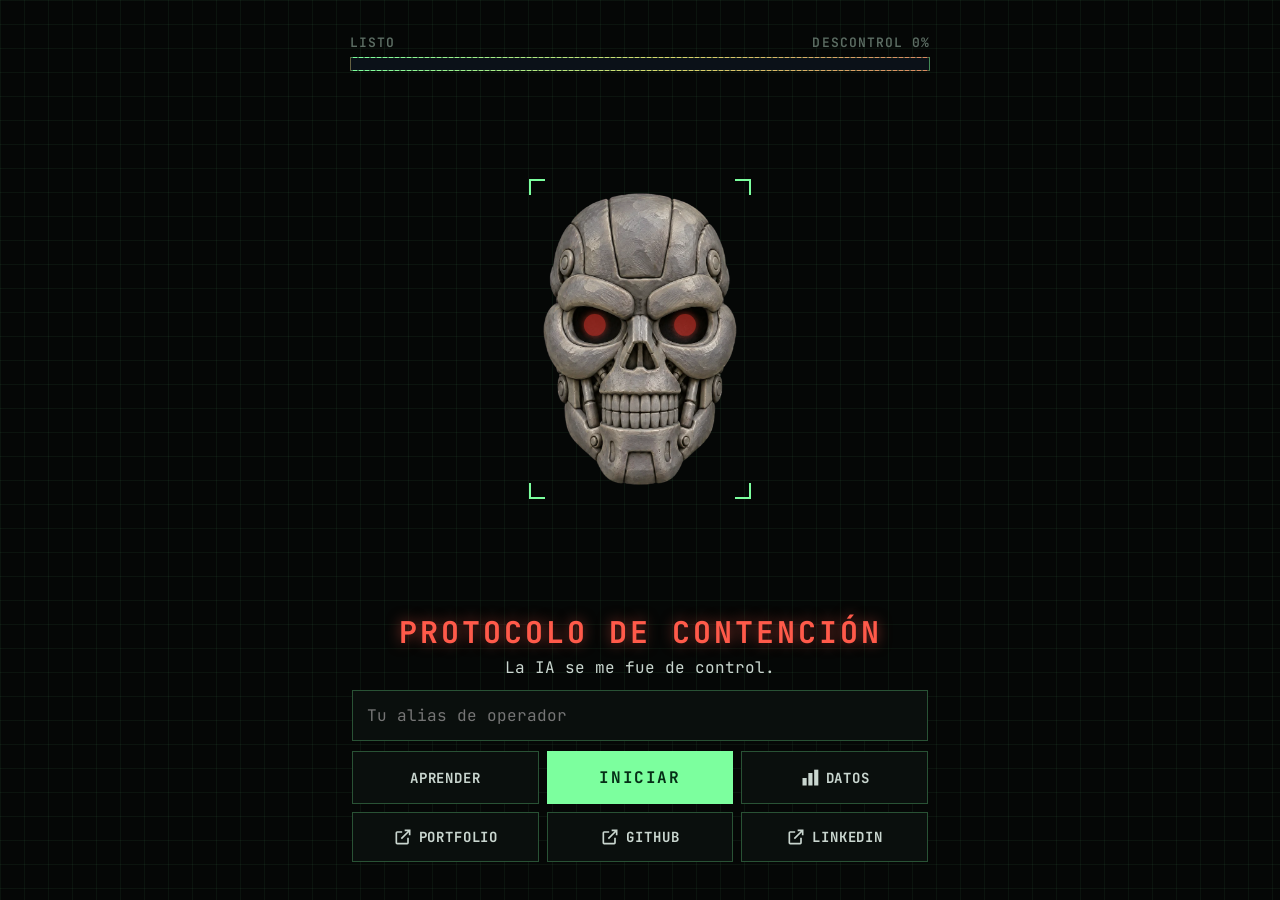
==== index.html @ 2026d2dd "Sandbox IA: juego de reflejos con panel de datos en vivo" ====
<!DOCTYPE html>
<html lang="es">
<head>
    <meta charset="utf-8">
    <meta name="viewport" content="width=device-width, initial-scale=1, viewport-fit=cover">
    <meta name="theme-color" content="#050706">
    <title>Protocolo de contención · Sandbox IA</title>
    <link rel="icon" href="img/favicon.ico" sizes="any">
    <link rel="icon" href="img/favicon-32.png" type="image/png" sizes="32x32">
    <link rel="apple-touch-icon" href="img/apple-touch-icon.png">
    <link rel="preconnect" href="https://fonts.googleapis.com">
    <link rel="preconnect" href="https://fonts.gstatic.com" crossorigin>
    <link href="https://fonts.googleapis.com/css2?family=JetBrains+Mono:wght@400;500;600;700&display=swap" rel="stylesheet">
    <link rel="preload" as="image" href="img/robot.webp" type="image/webp" fetchpriority="high">
    <link rel="stylesheet" href="css/juego.css">
</head>
<body>
<main id="app" data-estado="inicio">

    <header class="hud">
        <div class="hud-fila">
            <span id="ronda-texto">LISTO</span>
            <span id="nivel-texto">DESCONTROL 0%</span>
        </div>
        <div class="barra" id="barra" role="progressbar" aria-label="Nivel de descontrol"
             aria-valuemin="0" aria-valuemax="100" aria-valuenow="0">
            <div class="barra-cubierta" id="barra-cubierta"></div>
        </div>
    </header>

    <div class="marco-robot">
        <svg id="robot" viewBox="0 0 200 299" data-estado="vigilando" role="img"
             aria-label="Robot esqueleto de plastilina con ojos rojos">
            <image href="img/robot.webp" x="0" y="0" width="200" height="299"
                   onload="this.parentNode.setAttribute('data-listo', '')"/>

            <g class="pupilas">
                <circle class="ojo" cx="54.3" cy="135.3" r="11"/>
                <circle class="ojo" cx="145.5" cy="135.3" r="11"/>
            </g>
        </svg>
    </div>

    <p id="mensaje" class="mensaje" aria-live="polite"></p>

    <!-- PANEL 1: inicio -->
    <section class="panel" id="panel-inicio">
        <h1 class="titulo">PROTOCOLO DE CONTENCIÓN</h1>
        <p class="subtitulo">La IA se me fue de control.</p>
        <form id="form-inicio" autocomplete="off">
            <input class="campo" id="alias" type="text" maxlength="20" placeholder="Tu alias de operador"
                   aria-label="Tu alias de operador">
            <div class="fila-botones-inicio">
                <button type="button" class="boton-aprender" id="btn-aprender"
                        aria-haspopup="dialog" aria-controls="modal-reglas">
                    <span class="boton-aprender-texto">APRENDER</span>
                </button>
                <button type="submit" class="cta" id="btn-iniciar">INICIAR</button>
                <a class="boton-aprender" id="btn-estadisticas" href="estadisticas.html">
                    <svg class="boton-aprender-icono" viewBox="0 0 24 24" aria-hidden="true">
                        <rect x="3" y="12" width="5" height="9"></rect>
                        <rect x="10" y="6" width="5" height="15"></rect>
                        <rect x="17" y="2" width="5" height="19"></rect>
                    </svg>
                    <span class="boton-aprender-texto">DATOS</span>
                </a>
            </div>
        </form>

        <nav class="fila-enlaces" aria-label="Enlaces del autor">
            <a class="boton-aprender" href="https://martincarossino.github.io/"
               target="_blank" rel="noopener noreferrer"
               aria-label="Portfolio (se abre en una pestaña nueva)">
                <svg class="boton-aprender-icono" viewBox="0 0 24 24" aria-hidden="true">
                    <path d="M14 3h7v7h-2V6.41l-8.29 8.3-1.42-1.42L17.59 5H14V3z"></path>
                    <path d="M5 5h6v2H5v12h12v-6h2v6a2 2 0 0 1-2 2H5a2 2 0 0 1-2-2V7a2 2 0 0 1 2-2z"></path>
                </svg>
                <span class="boton-aprender-texto">PORTFOLIO</span>
            </a>
            <a class="boton-aprender" href="https://github.com/MartinCarossino"
               target="_blank" rel="noopener noreferrer"
               aria-label="GitHub (se abre en una pestaña nueva)">
                <svg class="boton-aprender-icono" viewBox="0 0 24 24" aria-hidden="true">
                    <path d="M14 3h7v7h-2V6.41l-8.29 8.3-1.42-1.42L17.59 5H14V3z"></path>
                    <path d="M5 5h6v2H5v12h12v-6h2v6a2 2 0 0 1-2 2H5a2 2 0 0 1-2-2V7a2 2 0 0 1 2-2z"></path>
                </svg>
                <span class="boton-aprender-texto">GITHUB</span>
            </a>
            <a class="boton-aprender" href="https://www.linkedin.com/in/martincarossino/"
               target="_blank" rel="noopener noreferrer"
               aria-label="LinkedIn (se abre en una pestaña nueva)">
                <svg class="boton-aprender-icono" viewBox="0 0 24 24" aria-hidden="true">
                    <path d="M14 3h7v7h-2V6.41l-8.29 8.3-1.42-1.42L17.59 5H14V3z"></path>
                    <path d="M5 5h6v2H5v12h12v-6h2v6a2 2 0 0 1-2 2H5a2 2 0 0 1-2-2V7a2 2 0 0 1 2-2z"></path>
                </svg>
                <span class="boton-aprender-texto">LINKEDIN</span>
            </a>
        </nav>

        <dialog class="modal-reglas" id="modal-reglas" aria-labelledby="modal-reglas-titulo">
            <h2 class="modal-reglas-titulo" id="modal-reglas-titulo">PROTOCOLO DE CONTENCIÓN</h2>
            <ul class="reglas">
                <li>Cuando un botón se ponga rojo, pulsalo lo más rápido que puedas.</li>
                <li>A veces uno se pone ámbar en vez de rojo: es una trampa, no lo toques.</li>
                <li>Si pulsás uno verde, el ámbar, o tardás demasiado, el descontrol sube.</li>
                <li>Si llega al 100 %, la IA escapa de su sandbox.</li>
            </ul>
            <button type="button" class="cta" id="btn-cerrar-reglas">ENTENDIDO</button>
        </dialog>
    </section>

    <!-- PANEL 2: juego -->
    <section class="panel" id="panel-juego">
        <div class="botones" id="botones">
            <button type="button" class="boton" data-numero="1" aria-label="Botón de contención 1">
                <img class="boton-imagen boton-imagen-verde" src="img/boton_verde.webp" alt="" draggable="false">
                <img class="boton-imagen boton-imagen-roja" src="img/boton_rojo.webp" alt="" draggable="false">
            </button>
            <button type="button" class="boton" data-numero="2" aria-label="Botón de contención 2">
                <img class="boton-imagen boton-imagen-verde" src="img/boton_verde.webp" alt="" draggable="false">
                <img class="boton-imagen boton-imagen-roja" src="img/boton_rojo.webp" alt="" draggable="false">
            </button>
            <button type="button" class="boton" data-numero="3" aria-label="Botón de contención 3">
                <img class="boton-imagen boton-imagen-verde" src="img/boton_verde.webp" alt="" draggable="false">
                <img class="boton-imagen boton-imagen-roja" src="img/boton_rojo.webp" alt="" draggable="false">
            </button>
                        <button type="button" class="boton" data-numero="4" aria-label="Botón de contención 4">
                <img class="boton-imagen boton-imagen-verde" src="img/boton_verde.webp" alt="" draggable="false">
                <img class="boton-imagen boton-imagen-roja" src="img/boton_rojo.webp" alt="" draggable="false">
            </button>
            <button type="button" class="boton" data-numero="5" aria-label="Botón de contención 5">
                <img class="boton-imagen boton-imagen-verde" src="img/boton_verde.webp" alt="" draggable="false">
                <img class="boton-imagen boton-imagen-roja" src="img/boton_rojo.webp" alt="" draggable="false">
            </button>
            <button type="button" class="boton" data-numero="6" aria-label="Botón de contención 6">
                <img class="boton-imagen boton-imagen-verde" src="img/boton_verde.webp" alt="" draggable="false">
                <img class="boton-imagen boton-imagen-roja" src="img/boton_rojo.webp" alt="" draggable="false">
            </button>
        </div>
    </section>

    <!-- PANEL 3: fin de la partida -->
    <section class="panel" id="panel-fin">
        <h2 class="fin-titulo" id="fin-titulo"></h2>
        <div class="fin-percentil" id="fin-percentil" hidden>
            <span class="fin-percentil-numero" id="fin-percentil-numero"></span>
            <span class="fin-percentil-texto" id="fin-percentil-texto"></span>
        </div>
        <p class="fin-detalle" id="fin-detalle"></p>
        <div class="fila-botones-fin">
            <button type="button" class="cta" id="btn-reintentar">CONTENER DE NUEVO</button>
            <a class="boton-aprender boton-fin-datos" id="btn-fin-estadisticas" href="estadisticas.html">
                <svg class="boton-aprender-icono" viewBox="0 0 24 24" aria-hidden="true">
                    <rect x="3" y="12" width="5" height="9"></rect>
                    <rect x="10" y="6" width="5" height="15"></rect>
                    <rect x="17" y="2" width="5" height="19"></rect>
                </svg>
                <span class="boton-aprender-texto">DATOS</span>
            </a>
        </div>
    </section>

</main>

<script src="js/juego.js"></script>
</body>
</html>
---- css/juego.css ----
:root {
    --fondo: #050706;
    --panel: #0a0f0d;
    --borde: rgba(124, 255, 158, 0.28);
    --rejilla: rgba(124, 255, 158, 0.05);
    --texto: #c9d6cf;
    --apagado: #5c6d63;
    --verde: #7cff9e;
    --rojo: #ff5a4a;
    --ambar: #ffc857;
}

* { box-sizing: border-box; }

html, body {
    margin: 0;
    min-height: 100%;
    color: var(--texto);
    font-family: 'JetBrains Mono', Consolas, "Courier New", monospace;
    -webkit-text-size-adjust: 100%;
}

html {
    background-color: var(--fondo);
    background-image:
        linear-gradient(var(--rejilla) 1px, transparent 1px),
        linear-gradient(90deg, var(--rejilla) 1px, transparent 1px);
    background-size: 24px 24px;
}

#app {
    min-height: 100vh;
    min-height: 100dvh;
    max-width: min(640px, 94vw);
    margin: 0 auto;
    padding: calc(12px + env(safe-area-inset-top, 0px)) 16px calc(16px + env(safe-area-inset-bottom, 0px));
    display: flex;
    flex-direction: column;
    align-items: center;
    justify-content: space-between;
}

.hud,
.mensaje,
#panel-inicio,
#panel-fin {
    border-radius: 0;
}

.hud {
    width: 100%;
    padding: 10px 14px 12px;
}

.hud-fila {
    display: flex;
    justify-content: space-between;
    margin-bottom: 6px;
    font-size: 13px;
    font-weight: 600;
    letter-spacing: 0.08em;
    color: var(--apagado);
}

.barra {
    position: relative;
    height: 14px;
    border: 1px solid var(--borde);
    overflow: hidden;
    background-image:
        repeating-linear-gradient(90deg, rgba(5, 7, 6, 0.65) 0px, rgba(5, 7, 6, 0.65) 2px, transparent 2px, transparent 6px),
        linear-gradient(90deg, var(--verde), var(--ambar) 55%, var(--rojo));
}

.barra-cubierta {
    position: absolute;
    top: 0;
    right: 0;
    bottom: 0;
    width: 100%;
    background: #0b1118;
    transition: width 0.5s ease;
}

.marco-robot {
    padding: 12px;
    margin: 8px 0 2px;
    background-image:
        linear-gradient(var(--verde), var(--verde)),
        linear-gradient(var(--verde), var(--verde)),
        linear-gradient(var(--verde), var(--verde)),
        linear-gradient(var(--verde), var(--verde)),
        linear-gradient(var(--verde), var(--verde)),
        linear-gradient(var(--verde), var(--verde)),
        linear-gradient(var(--verde), var(--verde)),
        linear-gradient(var(--verde), var(--verde));
    background-repeat: no-repeat;
    background-size: 16px 2px, 2px 16px, 16px 2px, 2px 16px, 16px 2px, 2px 16px, 16px 2px, 2px 16px;
    background-position: top left, top left, top right, top right, bottom right, bottom right, bottom left, bottom left;
}

#robot {
    width: min(50vw, 220px);                              
    width: min(50vw, 220px, 24dvh);                         
    height: auto;
    margin: 0;
    display: block;
    --descontrol: 0;          
    --ojo: #ff3b30;
    -webkit-user-select: none;
    user-select: none;
}

#robot .pupilas {
    opacity: 0;
    transition: opacity 0.4s ease;
}

#robot[data-listo] .pupilas {
    opacity: 1;
}

#robot .ojo {
    fill: var(--ojo);
    opacity: calc(0.5 + var(--descontrol) * 0.5);
    filter: drop-shadow(0 0 calc(3px + var(--descontrol) * 14px) var(--ojo));
}

#robot[data-estado="vigilando"] .pupilas {
    animation: escanear 3.4s steps(6) infinite;
}

#robot[data-estado="alerta"] .ojo {
    fill: #ff0000;
    opacity: 1;
    filter: drop-shadow(0 0 16px #ff0000);
    animation: parpadeo 0.3s linear infinite;
}

#robot[data-estado="contenida"] .ojo {
    fill: var(--verde);
    opacity: 0.9;
    filter: drop-shadow(0 0 8px var(--verde));
}

#robot[data-estado="escapada"] .ojo {
    fill: #ffffff;
    opacity: 1;
    filter: drop-shadow(0 0 20px #ff0000) drop-shadow(0 0 40px #ff0000);
    animation: parpadeo 0.15s linear infinite;
}

#app[data-resultado="descontrolada"] #robot {
    animation: sacudida 0.4s linear 4;
}

#app[data-estado="fin"] #robot { width: min(30vw, 110px, 14dvh); }

.mensaje {
    display: flex;
    align-items: center;
    justify-content: center;
    width: 100%;                           
    height: 64px;                          
    margin: 8px 0 0;
    padding: 0 14px;
    overflow: hidden;
    text-align: center;
    font-size: clamp(13px, 4vw, 15px);     
    line-height: 1.35;
    letter-spacing: 0.06em;
    color: var(--apagado);
}
.mensaje[data-tono="ok"]     { color: var(--verde); border-color: var(--verde); }
.mensaje[data-tono="mal"]    { color: var(--rojo);  border-color: var(--rojo); }
.mensaje[data-tono="alerta"] {
    color: var(--rojo);
    border-color: var(--rojo);
    font-weight: bold;
    text-shadow: 0 0 10px rgba(255, 90, 74, 0.6);
}

#app[data-estado="inicio"] .mensaje,
#app[data-estado="fin"] .mensaje { display: none; }

.panel { display: none; width: 100%; }

#app[data-estado="inicio"] #panel-inicio,
#app[data-estado="juego"]  #panel-juego,
#app[data-estado="fin"]    #panel-fin { display: block; }

#panel-inicio,
#panel-fin {
    margin-top: 6px;
    padding: 14px 16px;
}

.titulo {
    margin: 2px 0 4px;
    text-align: center;
    font-size: clamp(22px, 6.5vw, 30px);
    letter-spacing: 0.1em;
    color: var(--rojo);
    text-shadow: 0 0 14px rgba(255, 90, 74, 0.55);
}

.subtitulo {
    margin: 0 0 10px;
    text-align: center;
    line-height: 1.5;
}

.reglas {
    margin: 0 0 16px;
    padding-left: 20px;
    font-size: 14px;
    line-height: 1.6;
    color: var(--apagado);
}

.campo {
    width: 100%;
    margin-bottom: 10px;
    padding: 14px;
    font: inherit;
    font-size: 16px;
    color: var(--texto);
    background: var(--panel);
    border: 1px solid var(--borde);
    border-radius: 0;
}

.cta {
    width: 100%;
    padding: 16px;
    font: bold 16px 'JetBrains Mono', Consolas, "Courier New", monospace;
    letter-spacing: 0.1em;
    color: #052e16;
    background: var(--verde);
    border: none;
    border-radius: 0;
    cursor: pointer;
    touch-action: manipulation;
    -webkit-tap-highlight-color: transparent;
}
.cta:active { transform: scale(0.98); }

.fila-botones-inicio {
    display: grid;
    grid-template-columns: 1fr 1fr 1fr;
    gap: 8px;
    margin-bottom: 8px;
}

.boton-aprender {
    display: flex;
    align-items: center;
    justify-content: center;
    gap: 6px;
    padding: 14px 4px;
    font: bold clamp(11px, 3.2vw, 14px) 'JetBrains Mono', Consolas, "Courier New", monospace;
    letter-spacing: 0.06em;
    color: var(--texto);
    text-decoration: none;
    background: var(--panel);
    border: 1px solid var(--borde);
    border-radius: 0;
    cursor: pointer;
    touch-action: manipulation;
    -webkit-tap-highlight-color: transparent;
}
.boton-aprender:active { transform: scale(0.98); }

.boton-aprender-icono {
    width: 20px;
    height: 20px;
    fill: var(--texto);
    pointer-events: none;
}

.fila-botones-fin {
    display: grid;
    grid-template-columns: 1fr auto;
    gap: 8px;
}

.boton-fin-datos {
    padding: 14px 12px;
}

.fila-enlaces {
    display: none;
}

.modal-reglas {
    width: min(92vw, 420px);
    margin: auto;
    padding: 20px 18px;
    color: var(--texto);
    background: var(--panel);
    border: 1px solid var(--borde);
    border-radius: 0;
}
.modal-reglas::backdrop {
    background: rgba(5, 7, 6, 0.75);
    backdrop-filter: blur(2px);
}
.modal-reglas .reglas { margin-bottom: 18px; }

.modal-reglas-titulo {
    margin: 0 0 14px;
    font-size: 16px;
    letter-spacing: 0.08em;
    color: var(--rojo);
    text-shadow: 0 0 10px rgba(255, 90, 74, 0.5);
}

.modal-reglas #btn-cerrar-reglas { width: 100%; }

.botones {
    display: grid;
    grid-template-columns: repeat(3, auto);
    justify-content: center;
    gap: clamp(10px, 3vw, 22px);
    margin: 18px 0 8px;
}

.boton {
    position: relative;
    width: clamp(88px, 27vw, 118px);                        
    width: clamp(64px, min(27vw, 12.5dvh), 118px);          
    aspect-ratio: 1178 / 1149;
    padding: 0;
    border: none;
    background: none;
    cursor: pointer;
    touch-action: manipulation;
    -webkit-tap-highlight-color: transparent;
    -webkit-touch-callout: none;
    -webkit-user-select: none;
    user-select: none;
    filter: drop-shadow(0 8px 6px rgba(0, 0, 0, 0.55));
}
.boton:active { transform: scale(0.94) translateY(2px); }

.boton-imagen {
    position: absolute;
    inset: 0;
    width: 100%;
    height: 100%;
    pointer-events: none;
    -webkit-user-drag: none;
}
.boton-imagen-roja { opacity: 0; }

.boton.rojo .boton-imagen-roja  { opacity: 1; }
.boton.rojo .boton-imagen-verde { opacity: 0; }

.boton.rojo {
    filter: drop-shadow(0 0 16px rgba(255, 90, 74, 0.9)) drop-shadow(0 8px 6px rgba(0, 0, 0, 0.55));
    animation: latido 0.5s steps(2) infinite;
}

.boton.senuelo .boton-imagen-verde {
    filter: hue-rotate(-92deg) saturate(1.3);
}
.boton.senuelo {
    filter: drop-shadow(0 0 14px rgba(255, 200, 87, 0.75)) drop-shadow(0 8px 6px rgba(0, 0, 0, 0.55));
}

.boton.acierto { animation: destello 0.4s ease-out; }

.fin-titulo {
    margin: 4px 0 6px;
    text-align: center;
    font-size: clamp(22px, 6.5vw, 28px);
    letter-spacing: 0.1em;
}
#app[data-resultado="contenida"]     .fin-titulo { color: var(--verde); }
#app[data-resultado="descontrolada"] .fin-titulo { color: var(--rojo); text-shadow: 0 0 14px rgba(255, 90, 74, 0.6); }
#app[data-resultado="cancelada"]     .fin-titulo { color: var(--ambar); }

.fin-percentil {
    margin: 0 0 8px;
    text-align: center;
}
.fin-percentil[hidden] { display: none; }

.fin-percentil-numero {
    display: block;
    font-size: clamp(32px, 9vw, 44px);
    font-weight: bold;
    line-height: 1.1;
    color: var(--ambar);
    text-shadow: 0 0 16px rgba(255, 200, 87, 0.45);
}

.fin-percentil-texto {
    display: block;
    margin-top: 4px;
    font-size: 13px;
    line-height: 1.4;
    color: var(--apagado);
    white-space: pre-line;
}

.fin-detalle {
    margin: 0 0 10px;
    text-align: center;
    font-size: 13px;
    line-height: 1.45;
    white-space: pre-line;
}

/* Animaciones */
@keyframes escanear {
    0%, 100% { transform: translateX(-6px); }
    50%      { transform: translateX(6px); }
}
@keyframes parpadeo {
    0%, 100% { opacity: 1; }
    50%      { opacity: 0.35; }
}
@keyframes sacudida {
    0%, 100% { transform: translate(0, 0); }
    20%      { transform: translate(-6px, 2px); }
    40%      { transform: translate(6px, -2px); }
    60%      { transform: translate(-4px, -2px); }
    80%      { transform: translate(4px, 2px); }
}
@keyframes destello {
    0%   { transform: scale(1.18); }
    100% { transform: scale(1); }
}
@keyframes latido {
    0%, 100% { filter: drop-shadow(0 0 10px rgba(255, 90, 74, 0.7)) drop-shadow(0 8px 6px rgba(0, 0, 0, 0.55)); }
    50%      { filter: drop-shadow(0 0 24px rgba(255, 150, 130, 1)) drop-shadow(0 8px 6px rgba(0, 0, 0, 0.55)); }
}

@media (min-width: 600px) {
    #app {
        padding-top: 24px;
        padding-bottom: 24px;
    }

    #robot { width: min(220px, 26vw, 22dvh); }
    #app[data-estado="fin"] #robot { width: min(190px, 21vw, 18dvh); }
    .marco-robot { margin: 6px 0 2px; }

    .titulo { font-size: 30px; }
    .subtitulo { font-size: 16px; }

    .botones { gap: 16px; margin: 12px 0 4px; }
    .boton { width: clamp(88px, 10vw, 120px); }

    .fila-enlaces {
        display: grid;
        grid-template-columns: 1fr 1fr 1fr;
        gap: 8px;
    }
}

@media (prefers-reduced-motion: reduce) {
    #robot .pupilas,
    #robot .ojo,
    .boton.rojo,
    #app[data-resultado="descontrolada"] #robot { animation: none !important; }
}
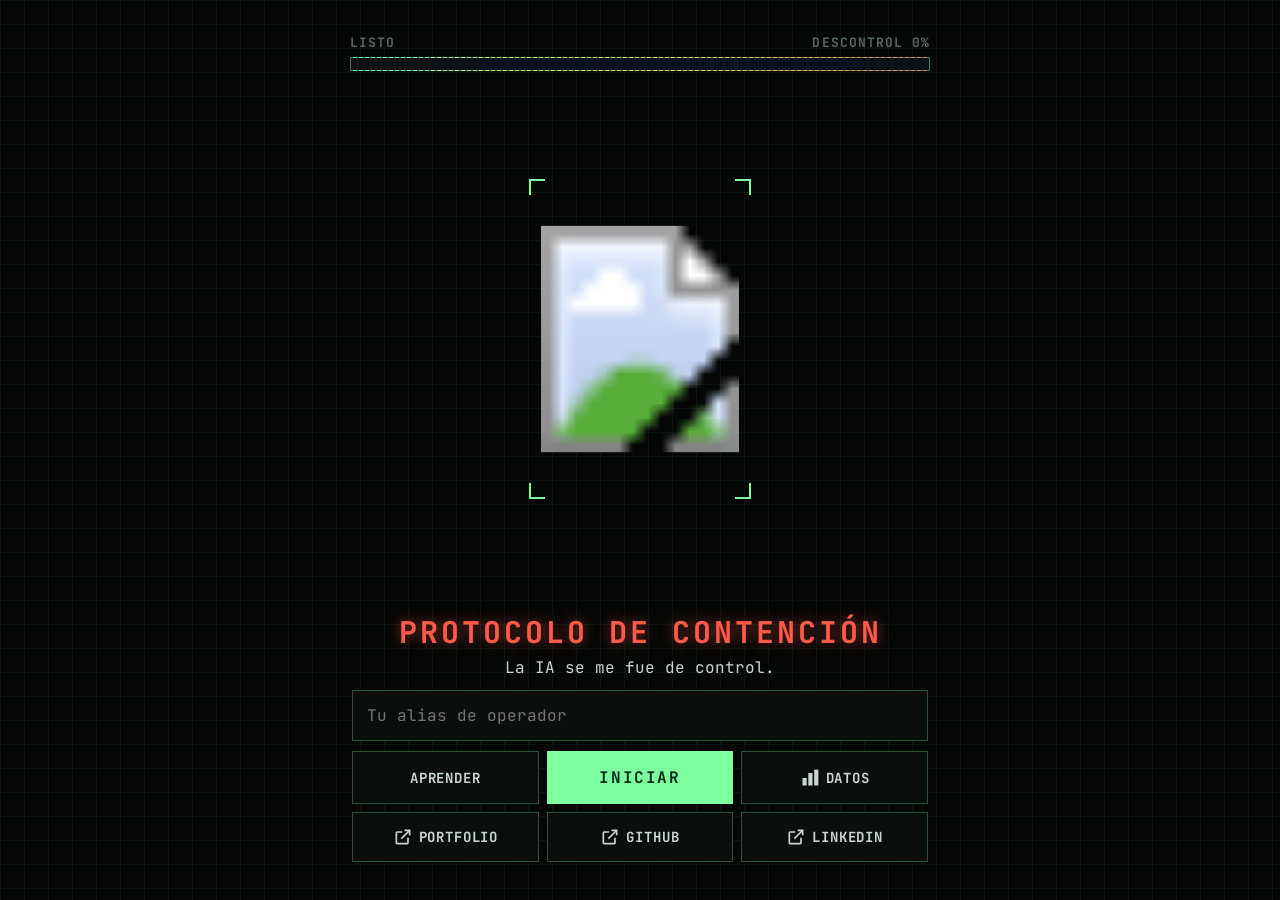
==== commit e19a7a39: "Mensajes ante servidor saturado, imágenes desde jsDelivr y límite MAX_JOIN_SIZE" ====
--- a/index.html
+++ b/index.html
@@ -11,7 +11,7 @@
     <link rel="preconnect" href="https://fonts.googleapis.com">
     <link rel="preconnect" href="https://fonts.gstatic.com" crossorigin>
     <link href="https://fonts.googleapis.com/css2?family=JetBrains+Mono:wght@400;500;600;700&display=swap" rel="stylesheet">
-    <link rel="preload" as="image" href="img/robot.webp" type="image/webp" fetchpriority="high">
+    <link rel="preload" as="image" href="https://cdn.jsdelivr.net/gh/MartinCarossino/sandbox-ia@main/img/robot.webp" type="image/webp" fetchpriority="high">
     <link rel="stylesheet" href="css/juego.css">
 </head>
 <body>
@@ -31,7 +31,7 @@
     <div class="marco-robot">
         <svg id="robot" viewBox="0 0 200 299" data-estado="vigilando" role="img"
              aria-label="Robot esqueleto de plastilina con ojos rojos">
-            <image href="img/robot.webp" x="0" y="0" width="200" height="299"
+            <image href="https://cdn.jsdelivr.net/gh/MartinCarossino/sandbox-ia@main/img/robot.webp" x="0" y="0" width="200" height="299"
                    onload="this.parentNode.setAttribute('data-listo', '')"/>
 
             <g class="pupilas">
@@ -113,28 +113,28 @@
     <section class="panel" id="panel-juego">
         <div class="botones" id="botones">
             <button type="button" class="boton" data-numero="1" aria-label="Botón de contención 1">
-                <img class="boton-imagen boton-imagen-verde" src="img/boton_verde.webp" alt="" draggable="false">
-                <img class="boton-imagen boton-imagen-roja" src="img/boton_rojo.webp" alt="" draggable="false">
+                <img class="boton-imagen boton-imagen-verde" src="https://cdn.jsdelivr.net/gh/MartinCarossino/sandbox-ia@main/img/boton_verde.webp" alt="" draggable="false">
+                <img class="boton-imagen boton-imagen-roja" src="https://cdn.jsdelivr.net/gh/MartinCarossino/sandbox-ia@main/img/boton_rojo.webp" alt="" draggable="false">
             </button>
             <button type="button" class="boton" data-numero="2" aria-label="Botón de contención 2">
-                <img class="boton-imagen boton-imagen-verde" src="img/boton_verde.webp" alt="" draggable="false">
-                <img class="boton-imagen boton-imagen-roja" src="img/boton_rojo.webp" alt="" draggable="false">
+                <img class="boton-imagen boton-imagen-verde" src="https://cdn.jsdelivr.net/gh/MartinCarossino/sandbox-ia@main/img/boton_verde.webp" alt="" draggable="false">
+                <img class="boton-imagen boton-imagen-roja" src="https://cdn.jsdelivr.net/gh/MartinCarossino/sandbox-ia@main/img/boton_rojo.webp" alt="" draggable="false">
             </button>
             <button type="button" class="boton" data-numero="3" aria-label="Botón de contención 3">
-                <img class="boton-imagen boton-imagen-verde" src="img/boton_verde.webp" alt="" draggable="false">
-                <img class="boton-imagen boton-imagen-roja" src="img/boton_rojo.webp" alt="" draggable="false">
+                <img class="boton-imagen boton-imagen-verde" src="https://cdn.jsdelivr.net/gh/MartinCarossino/sandbox-ia@main/img/boton_verde.webp" alt="" draggable="false">
+                <img class="boton-imagen boton-imagen-roja" src="https://cdn.jsdelivr.net/gh/MartinCarossino/sandbox-ia@main/img/boton_rojo.webp" alt="" draggable="false">
             </button>
-                        <button type="button" class="boton" data-numero="4" aria-label="Botón de contención 4">
-                <img class="boton-imagen boton-imagen-verde" src="img/boton_verde.webp" alt="" draggable="false">
-                <img class="boton-imagen boton-imagen-roja" src="img/boton_rojo.webp" alt="" draggable="false">
+            <button type="button" class="boton" data-numero="4" aria-label="Botón de contención 4">
+                <img class="boton-imagen boton-imagen-verde" src="https://cdn.jsdelivr.net/gh/MartinCarossino/sandbox-ia@main/img/boton_verde.webp" alt="" draggable="false">
+                <img class="boton-imagen boton-imagen-roja" src="https://cdn.jsdelivr.net/gh/MartinCarossino/sandbox-ia@main/img/boton_rojo.webp" alt="" draggable="false">
             </button>
             <button type="button" class="boton" data-numero="5" aria-label="Botón de contención 5">
-                <img class="boton-imagen boton-imagen-verde" src="img/boton_verde.webp" alt="" draggable="false">
-                <img class="boton-imagen boton-imagen-roja" src="img/boton_rojo.webp" alt="" draggable="false">
+                <img class="boton-imagen boton-imagen-verde" src="https://cdn.jsdelivr.net/gh/MartinCarossino/sandbox-ia@main/img/boton_verde.webp" alt="" draggable="false">
+                <img class="boton-imagen boton-imagen-roja" src="https://cdn.jsdelivr.net/gh/MartinCarossino/sandbox-ia@main/img/boton_rojo.webp" alt="" draggable="false">
             </button>
             <button type="button" class="boton" data-numero="6" aria-label="Botón de contención 6">
-                <img class="boton-imagen boton-imagen-verde" src="img/boton_verde.webp" alt="" draggable="false">
-                <img class="boton-imagen boton-imagen-roja" src="img/boton_rojo.webp" alt="" draggable="false">
+                <img class="boton-imagen boton-imagen-verde" src="https://cdn.jsdelivr.net/gh/MartinCarossino/sandbox-ia@main/img/boton_verde.webp" alt="" draggable="false">
+                <img class="boton-imagen boton-imagen-roja" src="https://cdn.jsdelivr.net/gh/MartinCarossino/sandbox-ia@main/img/boton_rojo.webp" alt="" draggable="false">
             </button>
         </div>
     </section>
